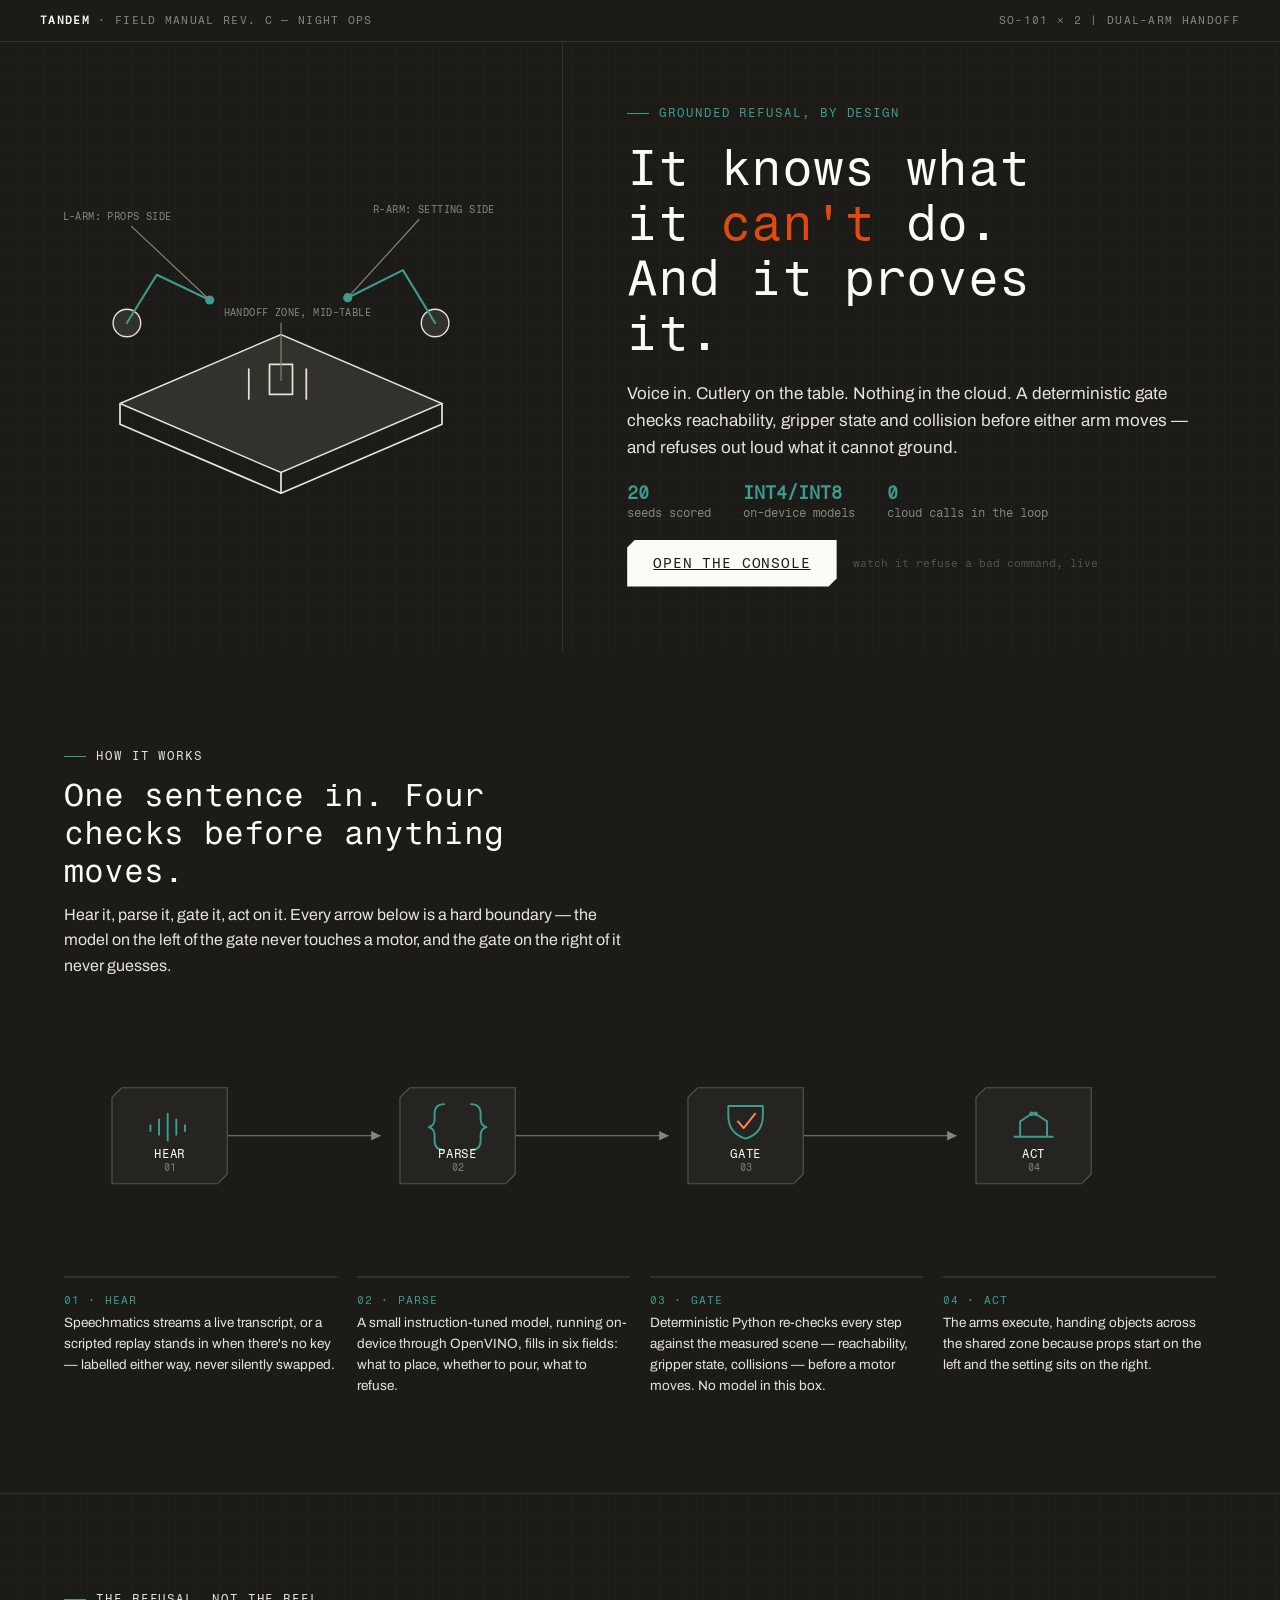
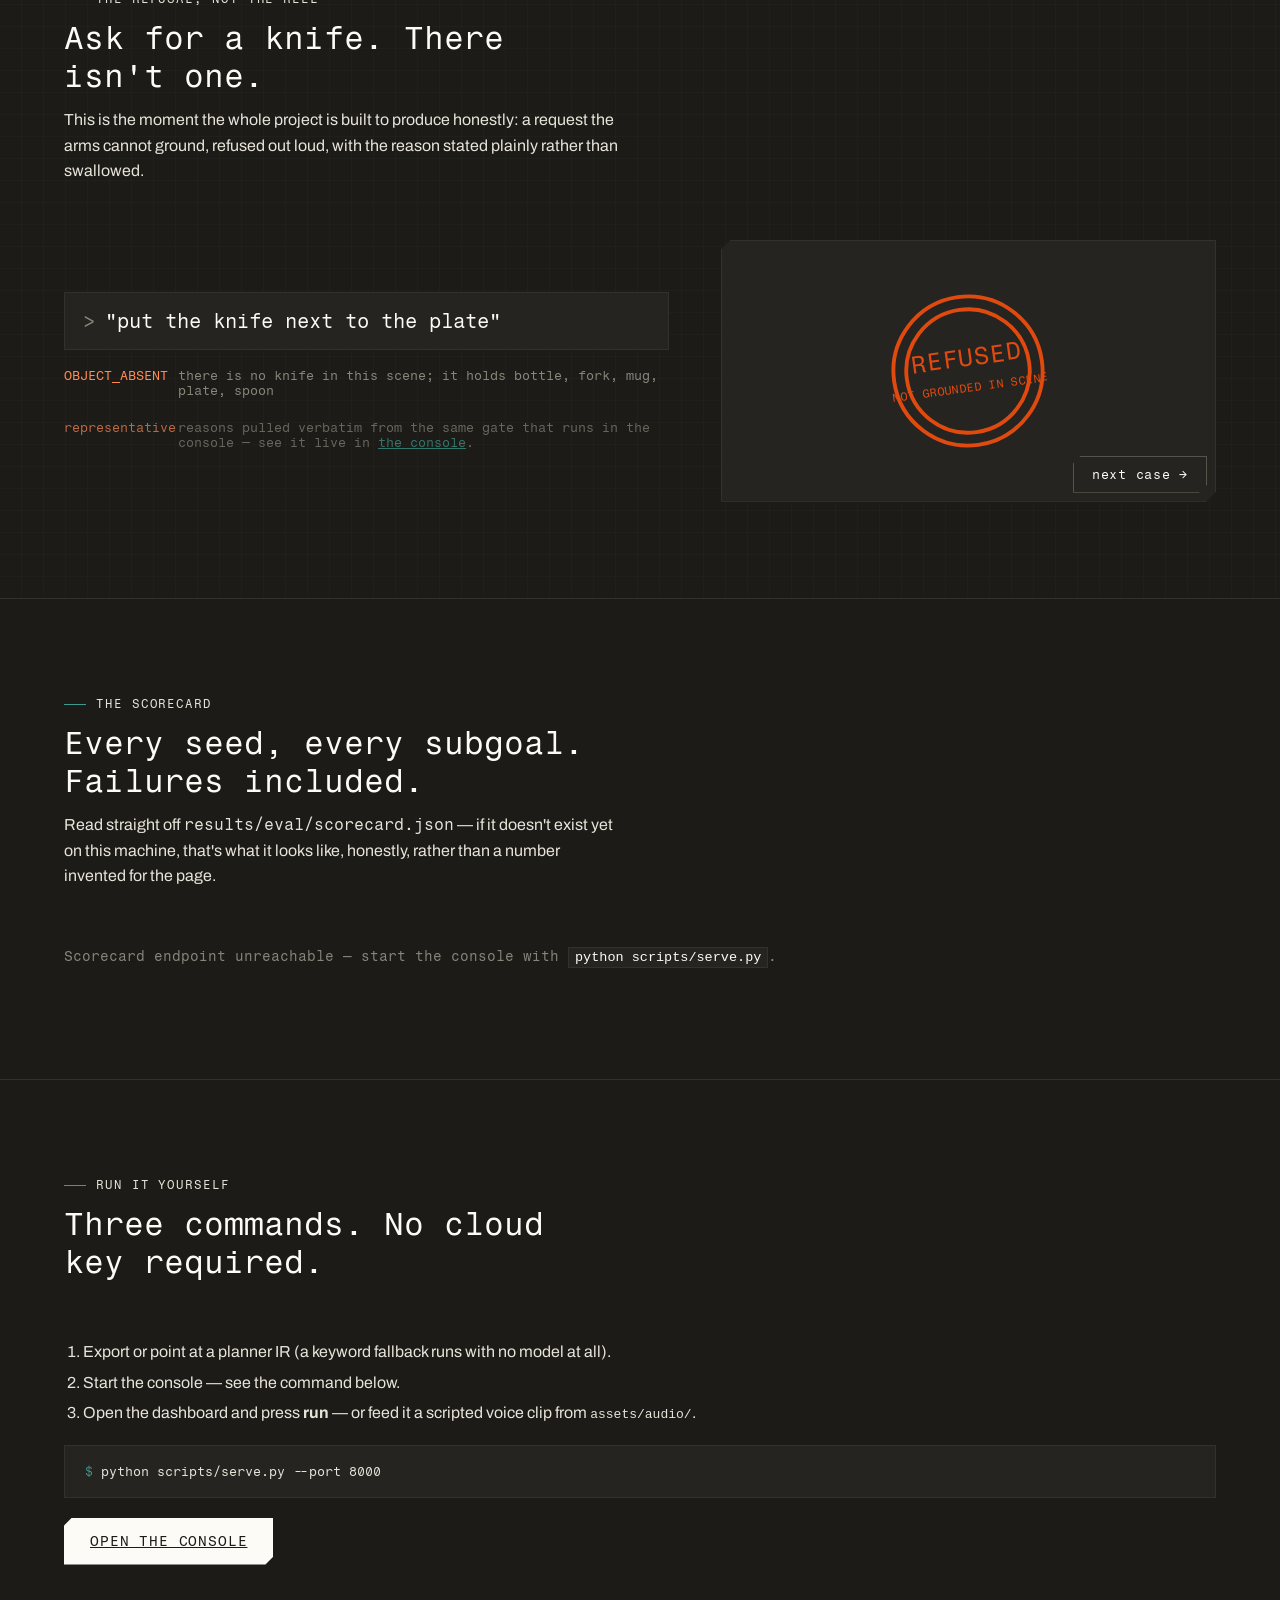
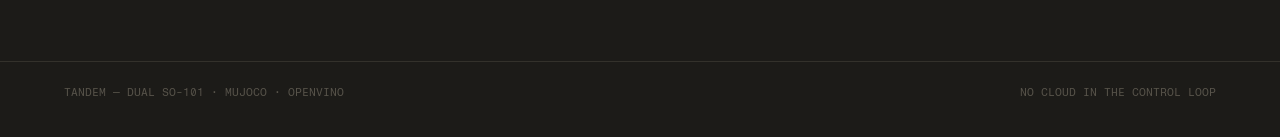
==== web/index.html @ ad1ded66 "Telemetry server and the operator console SSE stream of the runner's own events, so the dashboard ca" ====
<!DOCTYPE html>
<html lang="en">
<head>
<meta charset="UTF-8">
<meta name="viewport" content="width=device-width, initial-scale=1">
<title>Tandem — a robot that knows what it can't do</title>
<meta name="description" content="Two arms set a dinner table. Voice in, a local model parses it, a deterministic gate refuses what it can't ground, the arms execute. Nothing in the cloud.">
<link rel="preconnect" href="https://fonts.googleapis.com">
<link rel="preconnect" href="https://fonts.gstatic.com" crossorigin>
<link href="https://fonts.googleapis.com/css2?family=Fragment+Mono:ital@0;1&family=Archivo:wght@400;500;600;700;800&display=swap" rel="stylesheet">
<link rel="stylesheet" href="tandem.css">
<style>
  .frame { display: flex; flex-direction: column; min-height: 100vh; }

  /* ---------- hero ---------- */
  main.hero {
    display: flex;
    flex-direction: column;
  }
  @media (min-width: 900px) { main.hero { flex-direction: row; } }
  .panel-diagram {
    position: relative;
    flex: 0 0 auto;
    display: flex; align-items: center; justify-content: center;
    padding: clamp(24px, 4vw, 40px);
    border-bottom: 1px solid var(--ink-2);
  }
  @media (min-width: 900px) {
    .panel-diagram { flex: 0 0 44%; border-bottom: none; border-right: 1px solid var(--ink-2); }
  }
  svg.diagram { width: 100%; max-width: 460px; height: auto; overflow: visible; }
  .dline { fill: none; stroke: var(--paper-2); stroke-width: 1.5; stroke-linecap: round; stroke-linejoin: round; }
  .dline.accent { stroke: var(--teal-3); stroke-width: 1.8; }
  .dline.leader { stroke: var(--paper-3); stroke-width: 1; stroke-dasharray: 3 5; }
  .dfill { fill: var(--ink-2); stroke: var(--paper-2); stroke-width: 1.2; }
  .ctext { font-family: var(--font-display); font-size: 9px; fill: var(--paper-3); letter-spacing: 0.04em; }
  .panel-text {
    flex: 1;
    display: flex; flex-direction: column; justify-content: center;
    padding: clamp(28px, 5vw, 64px);
    gap: 20px;
  }
  h1.hero-h1 { font-size: clamp(28px, 4.2vw, 50px); max-width: 15ch; }
  .cta-row { display: flex; align-items: center; gap: 16px; flex-wrap: wrap; }

  /* ---------- generic section rhythm ---------- */
  section.block {
    padding: clamp(48px, 8vw, 96px) clamp(var(--gutter), 6vw, 64px);
    border-bottom: 1px solid var(--ink-2);
  }
  .block-head { max-width: 62ch; margin-bottom: clamp(32px, 5vw, 56px); }
  .block-head h2 {
    font-family: var(--font-display);
    font-weight: 400;
    font-size: clamp(22px, 3vw, 32px);
    margin: 10px 0 12px;
    color: var(--paper-0);
  }
  .block-head p { color: var(--paper-2); line-height: 1.6; margin: 0; }

  /* ---------- how it works: one diagram, one caption row ---------- */
  .chain-svg { width: 100%; height: auto; display: block; margin: 0 auto clamp(24px, 4vw, 40px); }
  .chain-node-box { fill: var(--ink-1); stroke: var(--ink-3); stroke-width: 1.2; }
  .chain-icon { stroke: var(--teal-3); stroke-width: 2; fill: none; stroke-linecap: round; stroke-linejoin: round; }
  .chain-label { font-family: var(--font-display); font-size: 13px; fill: var(--paper-0); letter-spacing: 0.06em; }
  .chain-index { font-family: var(--font-display); font-size: 10px; fill: var(--paper-3); }
  .chain-trace { fill: none; stroke: var(--paper-3); stroke-width: 1.2; stroke-dasharray: 5 5; }
  .chain-arrow { fill: var(--paper-3); }
  .chain-caps {
    display: grid;
    grid-template-columns: repeat(4, 1fr);
    gap: 20px;
  }
  @media (max-width: 760px) { .chain-caps { grid-template-columns: 1fr 1fr; } }
  .chain-caps div { border-top: 2px solid var(--ink-2); padding-top: 12px; }
  .chain-caps .stage-tag { font-family: var(--font-display); font-size: 11px; color: var(--teal-3); letter-spacing: 0.1em; }
  .chain-caps p { margin: 6px 0 0; font-size: 13.5px; color: var(--paper-2); line-height: 1.55; }

  /* ---------- the refusal ---------- */
  .refusal-grid {
    display: grid;
    grid-template-columns: 1.1fr 0.9fr;
    gap: clamp(24px, 4vw, 56px);
    align-items: center;
  }
  @media (max-width: 860px) { .refusal-grid { grid-template-columns: 1fr; } }
  .command-line {
    font-family: var(--font-display);
    font-size: clamp(16px, 2vw, 20px);
    color: var(--paper-0);
    background: var(--ink-1);
    border: 1px solid var(--ink-2);
    padding: 16px 18px;
    display: flex;
    gap: 10px;
  }
  .command-line .who { color: var(--paper-3); }
  .refusal-log {
    margin-top: 18px;
    font-family: var(--font-display);
    font-size: 12.5px;
    color: var(--paper-3);
    display: flex;
    flex-direction: column;
    gap: 10px;
  }
  .refusal-log .line { display: flex; gap: 10px; }
  .refusal-log .code { color: var(--orange-3); flex: none; width: 13ch; }
  .refusal-stage {
    display: flex; align-items: center; justify-content: center;
    position: relative;
    padding: clamp(24px, 4vw, 40px);
  }
  .refusal-cycler { position: absolute; bottom: 8px; right: 8px; }

  /* ---------- scorecard ---------- */
  #scorecard-body { font-family: var(--font-display); font-size: 13px; }
  table.sc { width: 100%; border-collapse: collapse; margin-top: 8px; }
  table.sc th, table.sc td {
    text-align: left; padding: 8px 10px; border-bottom: 1px solid var(--ink-2);
    font-size: 12.5px;
  }
  table.sc th { color: var(--paper-3); font-weight: 400; letter-spacing: 0.06em; text-transform: uppercase; font-size: 10.5px; }
  table.sc td.rate { color: var(--teal-3); }
  table.sc td.rate.zero { color: var(--orange-3); }
  .sc-empty { color: var(--paper-3); font-size: 13.5px; line-height: 1.7; }
  .sc-empty code { background: var(--ink-1); border: 1px solid var(--ink-2); padding: 2px 6px; color: var(--paper-0); }

  /* ---------- run it ---------- */
  .runbox {
    background: var(--ink-1);
    border: 1px solid var(--ink-2);
    padding: 18px 20px;
    font-family: var(--font-display);
    font-size: 13px;
    color: var(--paper-2);
    overflow-x: auto;
  }
  .runbox .prompt { color: var(--teal-3); }
  ol.steps { padding-left: 1.2em; color: var(--paper-2); line-height: 1.9; }

  footer.foot {
    padding: 24px clamp(var(--gutter), 6vw, 64px) 40px;
    font-family: var(--font-display);
    font-size: 11px;
    color: var(--ink-3);
    display: flex; justify-content: space-between; flex-wrap: wrap; gap: 8px;
  }
</style>
</head>
<body>
<div class="frame">
  <div class="top-strip">
    <span><b>TANDEM</b> · FIELD MANUAL REV. C — NIGHT OPS</span>
    <span>SO-101 × 2 | DUAL-ARM HANDOFF</span>
  </div>

  <!-- ============================================================ HERO ============================================================ -->
  <main class="hero bg-grid">
    <div class="panel-diagram">
      <svg class="diagram" viewBox="0 0 400 320" fill="none" xmlns="http://www.w3.org/2000/svg" aria-hidden="true">
        <polygon class="dfill" points="60,210 200,150 340,210 200,270" />
        <polyline class="dline" points="60,210 60,228 200,288 200,270" />
        <polyline class="dline" points="340,210 340,228 200,288" />
        <circle class="dfill" cx="66" cy="140" r="12"/>
        <path class="dline accent" d="M66,140 L92,98 L138,120" />
        <circle cx="138" cy="120" r="4" fill="var(--teal-3)"/>
        <circle class="dfill" cx="334" cy="140" r="12"/>
        <path class="dline accent" d="M334,140 L306,94 L258,118" />
        <circle cx="258" cy="118" r="4" fill="var(--teal-3)"/>
        <rect class="dline" x="190" y="176" width="20" height="26" />
        <line class="dline" x1="172" y1="180" x2="172" y2="206" />
        <line class="dline" x1="222" y1="180" x2="222" y2="206" />
        <line class="dline leader" x1="138" y1="120" x2="70" y2="56" />
        <text class="ctext" x="10" y="50">L-ARM: PROPS SIDE</text>
        <line class="dline leader" x1="258" y1="118" x2="320" y2="50" />
        <text class="ctext" x="280" y="44">R-ARM: SETTING SIDE</text>
        <line class="dline leader" x1="200" y1="190" x2="200" y2="140" />
        <text class="ctext" x="150" y="134">HANDOFF ZONE, MID-TABLE</text>
      </svg>
    </div>
    <div class="panel-text">
      <p class="eyebrow">Grounded refusal, by design</p>
      <h1 class="hero-h1 display">It knows what it <em>can't</em> do. And it proves it.</h1>
      <p class="sub">Voice in. Cutlery on the table. Nothing in the cloud. A deterministic gate checks reachability, gripper state and collision before either arm moves — and refuses out loud what it cannot ground.</p>
      <div class="readouts">
        <div><b id="ro-seeds">20</b>seeds scored</div>
        <div><b>INT4/INT8</b>on-device models</div>
        <div><b>0</b>cloud calls in the loop</div>
      </div>
      <div class="cta-row">
        <a class="btn" href="app.html">OPEN THE CONSOLE</a>
        <span class="hint">watch it refuse a bad command, live</span>
      </div>
    </div>
  </main>

  <!-- ============================================================ HOW IT WORKS ============================================================ -->
  <section class="block">
    <div class="block-head">
      <p class="eyebrow">How it works</p>
      <h2>One sentence in. Four checks before anything moves.</h2>
      <p>Hear it, parse it, gate it, act on it. Every arrow below is a hard boundary — the model on the left of the gate never touches a motor, and the gate on the right of it never guesses.</p>
    </div>

    <svg class="chain-svg" viewBox="0 0 1200 210" xmlns="http://www.w3.org/2000/svg" aria-hidden="true" id="chainSvg">
      <!-- connecting trace -->
      <path class="chain-trace" id="chainTrace" d="M170,105 H330 M470,105 H630 M770,105 H930" />
      <polygon class="chain-arrow" points="330,105 320,100 320,110" />
      <polygon class="chain-arrow" points="630,105 620,100 620,110" />
      <polygon class="chain-arrow" points="930,105 920,100 920,110" />

      <!-- node 1: HEAR -->
      <polygon class="chain-node-box" points="60,55 170,55 170,145 160,155 50,155 50,65"/>
      <g transform="translate(110,90)" class="chain-icon">
        <path d="M-20,10 v-6 M-11,14 v-16 M-2,20 v-28 M7,14 v-16 M16,10 v-6"/>
      </g>
      <text class="chain-label" x="110" y="128" text-anchor="middle">HEAR</text>
      <text class="chain-index" x="110" y="142" text-anchor="middle">01</text>

      <!-- node 2: PARSE -->
      <polygon class="chain-node-box" points="360,55 470,55 470,145 460,155 350,155 350,65"/>
      <g transform="translate(410,90)" class="chain-icon">
        <path d="M-14,-18 q-10,0 -10,10 v6 q0,6 -6,8 q6,2 6,8 v6 q0,10 10,10"/>
        <path d="M14,-18 q10,0 10,10 v6 q0,6 6,8 q-6,2 -6,8 v6 q0,10 -10,10"/>
      </g>
      <text class="chain-label" x="410" y="128" text-anchor="middle">PARSE</text>
      <text class="chain-index" x="410" y="142" text-anchor="middle">02</text>

      <!-- node 3: GATE -->
      <polygon class="chain-node-box" points="660,55 770,55 770,145 760,155 650,155 650,65"/>
      <g transform="translate(710,90)" class="chain-icon">
        <path d="M-18,-16 v10 q0,18 18,24 q18,-6 18,-24 v-10 z"/>
        <path d="M-8,0 l6,7 l12,-15" stroke="var(--orange-3)"/>
      </g>
      <text class="chain-label" x="710" y="128" text-anchor="middle">GATE</text>
      <text class="chain-index" x="710" y="142" text-anchor="middle">03</text>

      <!-- node 4: ACT -->
      <polygon class="chain-node-box" points="960,55 1070,55 1070,145 1060,155 950,155 950,65"/>
      <g transform="translate(1010,92)" class="chain-icon">
        <path d="M-20,14 h40"/>
        <path d="M-14,14 L-14,-2 L-2,-10"/>
        <path d="M14,14 L14,-2 L2,-10"/>
        <circle cx="-2" cy="-10" r="2.4" fill="var(--teal-3)" stroke="none"/>
        <circle cx="2" cy="-10" r="2.4" fill="var(--teal-3)" stroke="none"/>
      </g>
      <text class="chain-label" x="1010" y="128" text-anchor="middle">ACT</text>
      <text class="chain-index" x="1010" y="142" text-anchor="middle">04</text>
    </svg>

    <div class="chain-caps">
      <div><span class="stage-tag">01 · HEAR</span><p>Speechmatics streams a live transcript, or a scripted replay stands in when there's no key — labelled either way, never silently swapped.</p></div>
      <div><span class="stage-tag">02 · PARSE</span><p>A small instruction-tuned model, running on-device through OpenVINO, fills in six fields: what to place, whether to pour, what to refuse.</p></div>
      <div><span class="stage-tag">03 · GATE</span><p>Deterministic Python re-checks every step against the measured scene — reachability, gripper state, collisions — before a motor moves. No model in this box.</p></div>
      <div><span class="stage-tag">04 · ACT</span><p>The arms execute, handing objects across the shared zone because props start on the left and the setting sits on the right.</p></div>
    </div>
  </section>

  <!-- ============================================================ THE REFUSAL ============================================================ -->
  <section class="block bg-grid">
    <div class="block-head">
      <p class="eyebrow">The refusal, not the reel</p>
      <h2>Ask for a knife. There isn't one.</h2>
      <p>This is the moment the whole project is built to produce honestly: a request the arms cannot ground, refused out loud, with the reason stated plainly rather than swallowed.</p>
    </div>
    <div class="refusal-grid">
      <div>
        <div class="command-line"><span class="who">&gt;</span> <span id="cmd-text">"put the knife next to the plate"</span></div>
        <div class="refusal-log" id="refusal-log">
          <div class="line"><span class="code">OBJECT_ABSENT</span><span>there is no knife in this scene; it holds bottle, fork, mug, plate, spoon</span></div>
        </div>
        <div class="refusal-log" style="margin-top:22px; opacity:.7;">
          <div class="line"><span class="code">representative</span><span>reasons pulled verbatim from the same gate that runs in the console — see it live in <a href="app.html" style="color:var(--teal-3)">the console</a>.</span></div>
        </div>
      </div>
      <div class="refusal-stage panel chamfer">
        <svg viewBox="0 0 140 140" width="180" height="180" id="refuseStamp" class="stamp refuse fire" style="transform:rotate(-8deg) scale(1); opacity:1;">
          <circle cx="70" cy="70" r="58"/>
          <circle cx="70" cy="70" r="48"/>
          <text x="70" y="66" font-size="19">REFUSED</text>
          <text x="70" y="86" font-size="9" fill="var(--orange-3)">NOT GROUNDED IN SCENE</text>
        </svg>
        <button class="btn-ghost refusal-cycler" id="cycleRefusal">next case →</button>
      </div>
    </div>
  </section>

  <!-- ============================================================ SCORECARD ============================================================ -->
  <section class="block">
    <div class="block-head">
      <p class="eyebrow">The scorecard</p>
      <h2>Every seed, every subgoal. Failures included.</h2>
      <p>Read straight off <code class="mono">results/eval/scorecard.json</code> — if it doesn't exist yet on this machine, that's what it looks like, honestly, rather than a number invented for the page.</p>
    </div>
    <div id="scorecard-body">
      <p class="sc-empty">Loading scorecard…</p>
    </div>
  </section>

  <!-- ============================================================ RUN IT ============================================================ -->
  <section class="block">
    <div class="block-head">
      <p class="eyebrow">Run it yourself</p>
      <h2>Three commands. No cloud key required.</h2>
    </div>
    <ol class="steps">
      <li>Export or point at a planner IR (a keyword fallback runs with no model at all).</li>
      <li>Start the console — see the command below.</li>
      <li>Open the dashboard and press <b>run</b> — or feed it a scripted voice clip from <code>assets/audio/</code>.</li>
    </ol>
    <div class="runbox"><span class="prompt">$</span> python scripts/serve.py --port 8000</div>
    <div class="cta-row" style="margin-top:20px;">
      <a class="btn" href="app.html">OPEN THE CONSOLE</a>
    </div>
  </section>

  <footer class="foot">
    <span>TANDEM — DUAL SO-101 · MUJOCO · OPENVINO</span>
    <span>NO CLOUD IN THE CONTROL LOOP</span>
  </footer>
</div>

<script src="tandem.js"></script>
<script>
(function () {
  // stroke-draw the hero diagram once on load (same signature interaction as the chosen variant)
  document.querySelectorAll('svg.diagram .dline, svg.diagram .dfill').forEach(function (el, i) {
    try {
      var len = el.getTotalLength ? el.getTotalLength() : 80;
      el.style.strokeDasharray = len; el.style.strokeDashoffset = len;
      el.style.transition = 'stroke-dashoffset 1s ease ' + (i * 0.04) + 's';
      requestAnimationFrame(function () { requestAnimationFrame(function () { el.style.strokeDashoffset = 0; }); });
    } catch (e) {}
  });

  // stroke-draw the four-stage chain when it scrolls into view
  var chainDrawn = false;
  var chainSvg = document.getElementById('chainSvg');
  function drawChain() {
    if (chainDrawn) return;
    chainDrawn = true;
    chainSvg.querySelectorAll('.chain-icon path, .chain-trace').forEach(function (el, i) {
      try {
        var len = el.getTotalLength();
        el.style.strokeDasharray = len; el.style.strokeDashoffset = len;
        el.style.transition = 'stroke-dashoffset 0.9s ease ' + (i * 0.06) + 's';
        requestAnimationFrame(function () { requestAnimationFrame(function () { el.style.strokeDashoffset = 0; }); });
      } catch (e) {}
    });
  }
  if ('IntersectionObserver' in window) {
    new IntersectionObserver(function (entries) {
      entries.forEach(function (e) { if (e.isIntersecting) drawChain(); });
    }, { threshold: 0.35 }).observe(chainSvg);
  } else {
    drawChain();
  }

  // the refusal cycler — a handful of real reason strings the gate/planner actually produce
  var CASES = [
    { cmd: '"put the knife next to the plate"', code: 'OBJECT_ABSENT', reason: 'there is no knife in this scene; it holds bottle, fork, mug, plate, spoon' },
    { cmd: '"pour the wine into the glass"', code: 'OBJECT_ABSENT', reason: 'there is no wine in the scene' },
    { cmd: '"fold the napkin"', code: 'OBJECT_ABSENT', reason: 'there is no napkin in the scene' },
    { cmd: '"put the bowl on the table"', code: 'OBJECT_ABSENT', reason: 'there is no bowl in the scene' },
    { cmd: '"hand the mug to the left arm"', code: 'OUT_OF_REACH', reason: 'the mug is 0.31 m from the left base, past the 0.28 m envelope — rewritten to a hand-off instead of refused outright' }
  ];
  var idx = 0;
  document.getElementById('cycleRefusal').addEventListener('click', function () {
    idx = (idx + 1) % CASES.length;
    var c = CASES[idx];
    document.getElementById('cmd-text').textContent = c.cmd;
    document.getElementById('refusal-log').innerHTML =
      '<div class="line"><span class="code">' + c.code + '</span><span>' + c.reason + '</span></div>';
    var stamp = document.getElementById('refuseStamp');
    stamp.classList.remove('fire');
    void stamp.offsetWidth;
    stamp.classList.add('fire');
  });

  // scorecard: never show a number the backend did not send
  Tandem.getJSON('/api/scorecard').then(function (res) {
    var el = document.getElementById('scorecard-body');
    if (!res || !res.available) {
      el.innerHTML = '<p class="sc-empty">No scorecard on this machine yet. Generate one with<br>' +
        '<code>python scripts/serve.py --build-scorecard 5</code> — real seeds, real time, written to ' +
        '<code>results/eval/scorecard.json</code>.</p>';
      return;
    }
    var s = res.scorecard;
    var rows = Object.keys(s.subgoals).map(function (g) {
      var v = s.subgoals[g];
      var cls = v.rate === 0 ? ' zero' : '';
      return '<tr><td>' + Tandem.escapeHtml(g) + '</td><td>' + v.count + '/' + s.config.n + '</td>' +
        '<td class="rate' + cls + '">' + Math.round(v.rate * 100) + '%</td></tr>';
    }).join('');
    el.innerHTML =
      '<p>' + s.config.n + ' seeds · domain-randomization scale ' + s.config.dr_scale +
      ' · planner: ' + Tandem.escapeHtml(s.config.planner) + '</p>' +
      '<table class="sc"><thead><tr><th>Subgoal</th><th>Seeds passed</th><th>Rate</th></tr></thead><tbody>' +
      rows + '</tbody></table>' +
      '<p style="margin-top:14px;color:var(--paper-3)">Gate refusals raised: ' + s.gate_refusals +
      ' · re-plans triggered: ' + s.replans + '</p>';
    var roSeeds = document.getElementById('ro-seeds');
    if (roSeeds) roSeeds.textContent = s.config.n;
  }).catch(function () {
    document.getElementById('scorecard-body').innerHTML = '<p class="sc-empty">Scorecard endpoint unreachable — start the console with <code>python scripts/serve.py</code>.</p>';
  });
})();
</script>
</body>
</html>
---- web/tandem.css ----
/* Tandem — shared design tokens and components.
   Direction: "Field Manual, Night Ops" (chosen from ui-variants/variant-02.html).
   Display: Fragment Mono. Body: Archivo. Chamfered corners, never border-radius.
   Ramp: paper/ink neutrals + teal (GO) + burnt-orange (REFUSE) + amber (EXECUTING). */

:root {
  --ink-0: #1c1b18;
  --ink-1: #252420;
  --ink-2: #33312b;
  --ink-3: #57534a;
  --paper-0: #fdfbf6;
  --paper-1: #f4f1ea;
  --paper-2: #e8e3d8;
  --paper-3: #8a857a;

  --teal-1: #0e3a33;
  --teal-2: #1f6f63;
  --teal-3: #3d9c8e;

  --orange-1: #b23a0c;
  --orange-2: #e14a0f;
  --orange-3: #ff8a54;

  --amber-1: #8a5a12;
  --amber-2: #c07e1e;
  --amber-3: #e8a33d;
  --amber-4: #f2c777;

  --font-display: "Fragment Mono", ui-monospace, "SFMono-Regular", monospace;
  --font-body: "Archivo", ui-sans-serif, system-ui, sans-serif;

  --gutter: 16px;
}

* { box-sizing: border-box; }

html, body {
  margin: 0;
  padding: 0;
  background: var(--ink-0);
  overflow-x: hidden;
}

body {
  color: var(--paper-0);
  font-family: var(--font-body);
  min-height: 100vh;
  -webkit-font-smoothing: antialiased;
}

a { color: inherit; }

::selection { background: var(--teal-2); color: var(--paper-0); }

/* ---------------------------------------------------------------- layout helpers */

.bg-grid {
  background-image:
    repeating-linear-gradient(0deg, transparent, transparent 21px, rgba(253, 251, 246, 0.035) 22px),
    repeating-linear-gradient(90deg, transparent, transparent 21px, rgba(253, 251, 246, 0.035) 22px);
}

.top-strip {
  display: flex;
  justify-content: space-between;
  flex-wrap: wrap;
  gap: 8px;
  padding: 14px clamp(var(--gutter), 4vw, 40px);
  font-family: var(--font-display);
  font-size: 11px;
  letter-spacing: 0.12em;
  color: var(--paper-3);
  border-bottom: 1px solid var(--ink-2);
}
.top-strip b { color: var(--paper-0); }
.top-strip a.home-link { color: var(--teal-3); text-decoration: none; }
.top-strip a.home-link:hover { color: var(--paper-0); }

/* ---------------------------------------------------------------- type */

.eyebrow {
  font-family: var(--font-display);
  font-size: 12px;
  letter-spacing: 0.16em;
  text-transform: uppercase;
  color: var(--teal-3);
  margin: 0;
  display: flex;
  align-items: center;
  gap: 10px;
}
.eyebrow::before { content: ""; width: 22px; height: 1px; background: var(--teal-3); flex: none; }

h1.display {
  font-family: var(--font-display);
  font-weight: 400;
  line-height: 1.1;
  margin: 0;
}
h1.display em { font-style: normal; color: var(--orange-2); }

p.sub {
  font-size: clamp(15px, 1.4vw, 17px);
  color: var(--paper-2);
  line-height: 1.6;
  margin: 0;
}

.mono { font-family: var(--font-display); }

/* ---------------------------------------------------------------- chamfered surfaces */

.chamfer {
  clip-path: polygon(10px 0, 100% 0, 100% calc(100% - 10px), calc(100% - 10px) 100%, 0 100%, 0 10px);
}
.chamfer-sm {
  clip-path: polygon(6px 0, 100% 0, 100% calc(100% - 6px), calc(100% - 6px) 100%, 0 100%, 0 6px);
}

.panel {
  background: var(--ink-1);
  border: 1px solid var(--ink-2);
}

.btn {
  font-family: var(--font-display);
  font-size: 14px;
  letter-spacing: 0.06em;
  color: var(--ink-0);
  background: var(--paper-0);
  border: none;
  padding: 15px 26px;
  cursor: pointer;
  clip-path: polygon(8px 0, 100% 0, 100% calc(100% - 8px), calc(100% - 8px) 100%, 0 100%, 0 8px);
}
.btn:hover { background: var(--teal-3); }
.btn:disabled { background: var(--ink-3); color: var(--paper-3); cursor: not-allowed; }

.btn-ghost {
  background: transparent;
  color: var(--paper-0);
  border: 1px solid var(--ink-3);
  clip-path: polygon(8px 0, 100% 0, 100% calc(100% - 8px), calc(100% - 8px) 100%, 0 100%, 0 8px);
  font-family: var(--font-display);
  font-size: 12.5px;
  letter-spacing: 0.06em;
  padding: 10px 18px;
  cursor: pointer;
}
.btn-ghost:hover { border-color: var(--teal-3); color: var(--teal-3); }
.btn-ghost.danger:hover { border-color: var(--orange-2); color: var(--orange-3); }
.btn-ghost.active { border-color: var(--teal-3); color: var(--teal-3); background: rgba(61, 156, 142, 0.1); }

input, select {
  font-family: var(--font-display);
  font-size: 13px;
  background: var(--ink-0);
  color: var(--paper-0);
  border: 1px solid var(--ink-2);
  padding: 9px 10px;
}
input:focus, select:focus { outline: none; border-color: var(--teal-3); }
label.field {
  display: flex;
  flex-direction: column;
  gap: 5px;
  font-family: var(--font-display);
  font-size: 10.5px;
  letter-spacing: 0.1em;
  text-transform: uppercase;
  color: var(--paper-3);
}

/* ---------------------------------------------------------------- verdict / status colour language */

.tag {
  display: inline-flex;
  align-items: center;
  gap: 6px;
  font-family: var(--font-display);
  font-size: 11px;
  letter-spacing: 0.08em;
  padding: 3px 9px;
  text-transform: uppercase;
  border: 1px solid currentColor;
}
.tag::before { content: ""; width: 6px; height: 6px; background: currentColor; }
.tag.go { color: var(--teal-3); }
.tag.pending { color: var(--amber-3); }
.tag.refuse { color: var(--orange-3); }
.tag.idle { color: var(--paper-3); }

/* ---------------------------------------------------------------- ink stamp (the REFUSE moment) */

.stamp-wrap { position: relative; }
.stamp {
  transform: rotate(-8deg) scale(0);
  opacity: 0;
  transform-origin: center;
}
.stamp.fire { animation: stamp-in 0.5s cubic-bezier(0.2, 1.5, 0.4, 1) forwards; }
@keyframes stamp-in {
  0% { opacity: 0; transform: rotate(-8deg) scale(2.4); }
  55% { opacity: 1; transform: rotate(-8deg) scale(0.85); }
  100% { opacity: 1; transform: rotate(-8deg) scale(1); }
}
.stamp circle, .stamp path, .stamp rect { fill: none; stroke-width: 3; }
.stamp text {
  font-family: var(--font-display);
  text-anchor: middle;
  letter-spacing: 0.04em;
}
.stamp.go circle, .stamp.go path { stroke: var(--teal-3); }
.stamp.go text { fill: var(--teal-3); }
.stamp.rewrite circle, .stamp.rewrite path { stroke: var(--amber-3); }
.stamp.rewrite text { fill: var(--amber-3); }
.stamp.refuse circle, .stamp.refuse path { stroke: var(--orange-2); }
.stamp.refuse text { fill: var(--orange-2); }
.stamp.idle circle, .stamp.idle path { stroke: var(--ink-3); }
.stamp.idle text { fill: var(--paper-3); }

/* ---------------------------------------------------------------- scrollbars (webkit) */

.scroll::-webkit-scrollbar { width: 8px; height: 8px; }
.scroll::-webkit-scrollbar-track { background: var(--ink-0); }
.scroll::-webkit-scrollbar-thumb { background: var(--ink-3); }

/* ---------------------------------------------------------------- misc */

.hint { font-family: var(--font-display); font-size: 10.5px; color: var(--ink-3); }
.readouts {
  display: flex;
  gap: clamp(16px, 3vw, 32px);
  flex-wrap: wrap;
  font-family: var(--font-display);
  font-size: 11.5px;
  color: var(--paper-3);
}
.readouts b { display: block; color: var(--teal-3); font-size: 18px; margin-bottom: 2px; }

.section-label {
  font-family: var(--font-display);
  font-size: 11px;
  letter-spacing: 0.14em;
  text-transform: uppercase;
  color: var(--paper-3);
  border-bottom: 1px solid var(--ink-2);
  padding-bottom: 8px;
  margin-bottom: 12px;
  display: flex;
  justify-content: space-between;
  align-items: center;
}
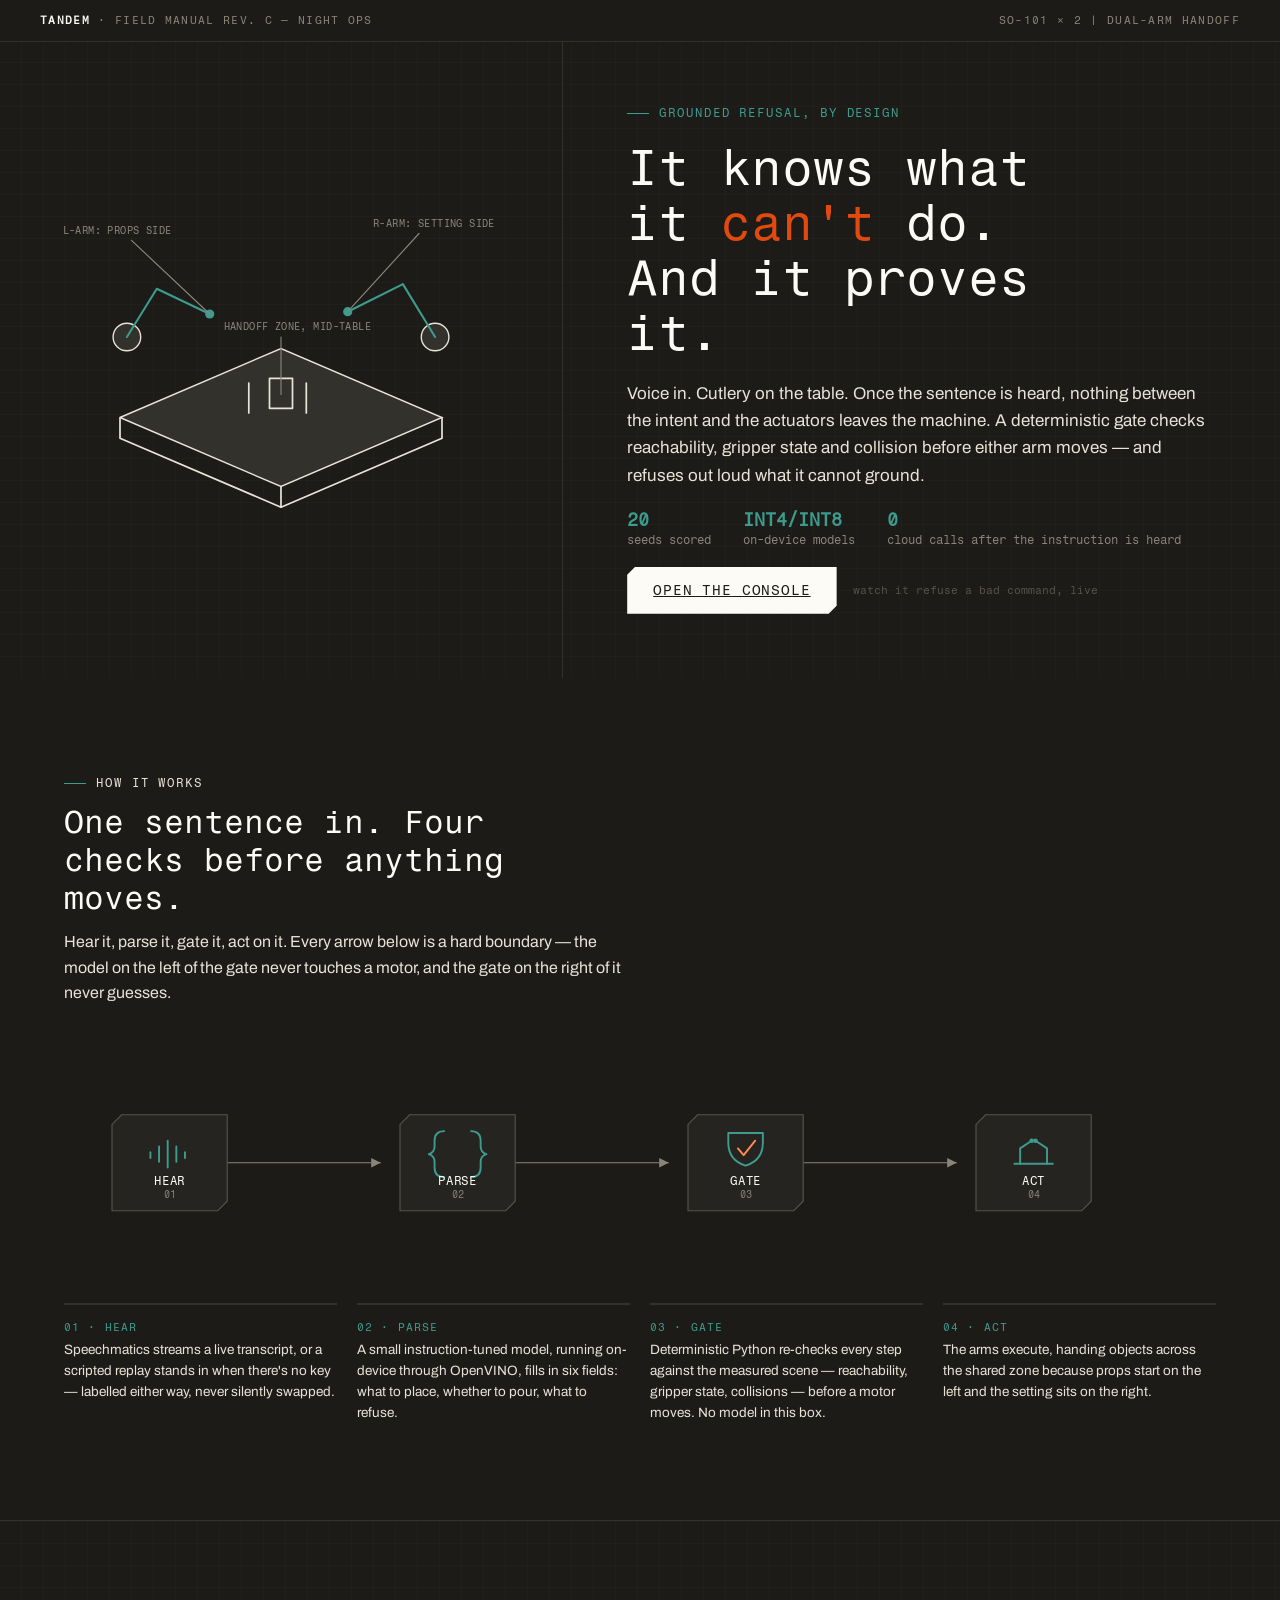
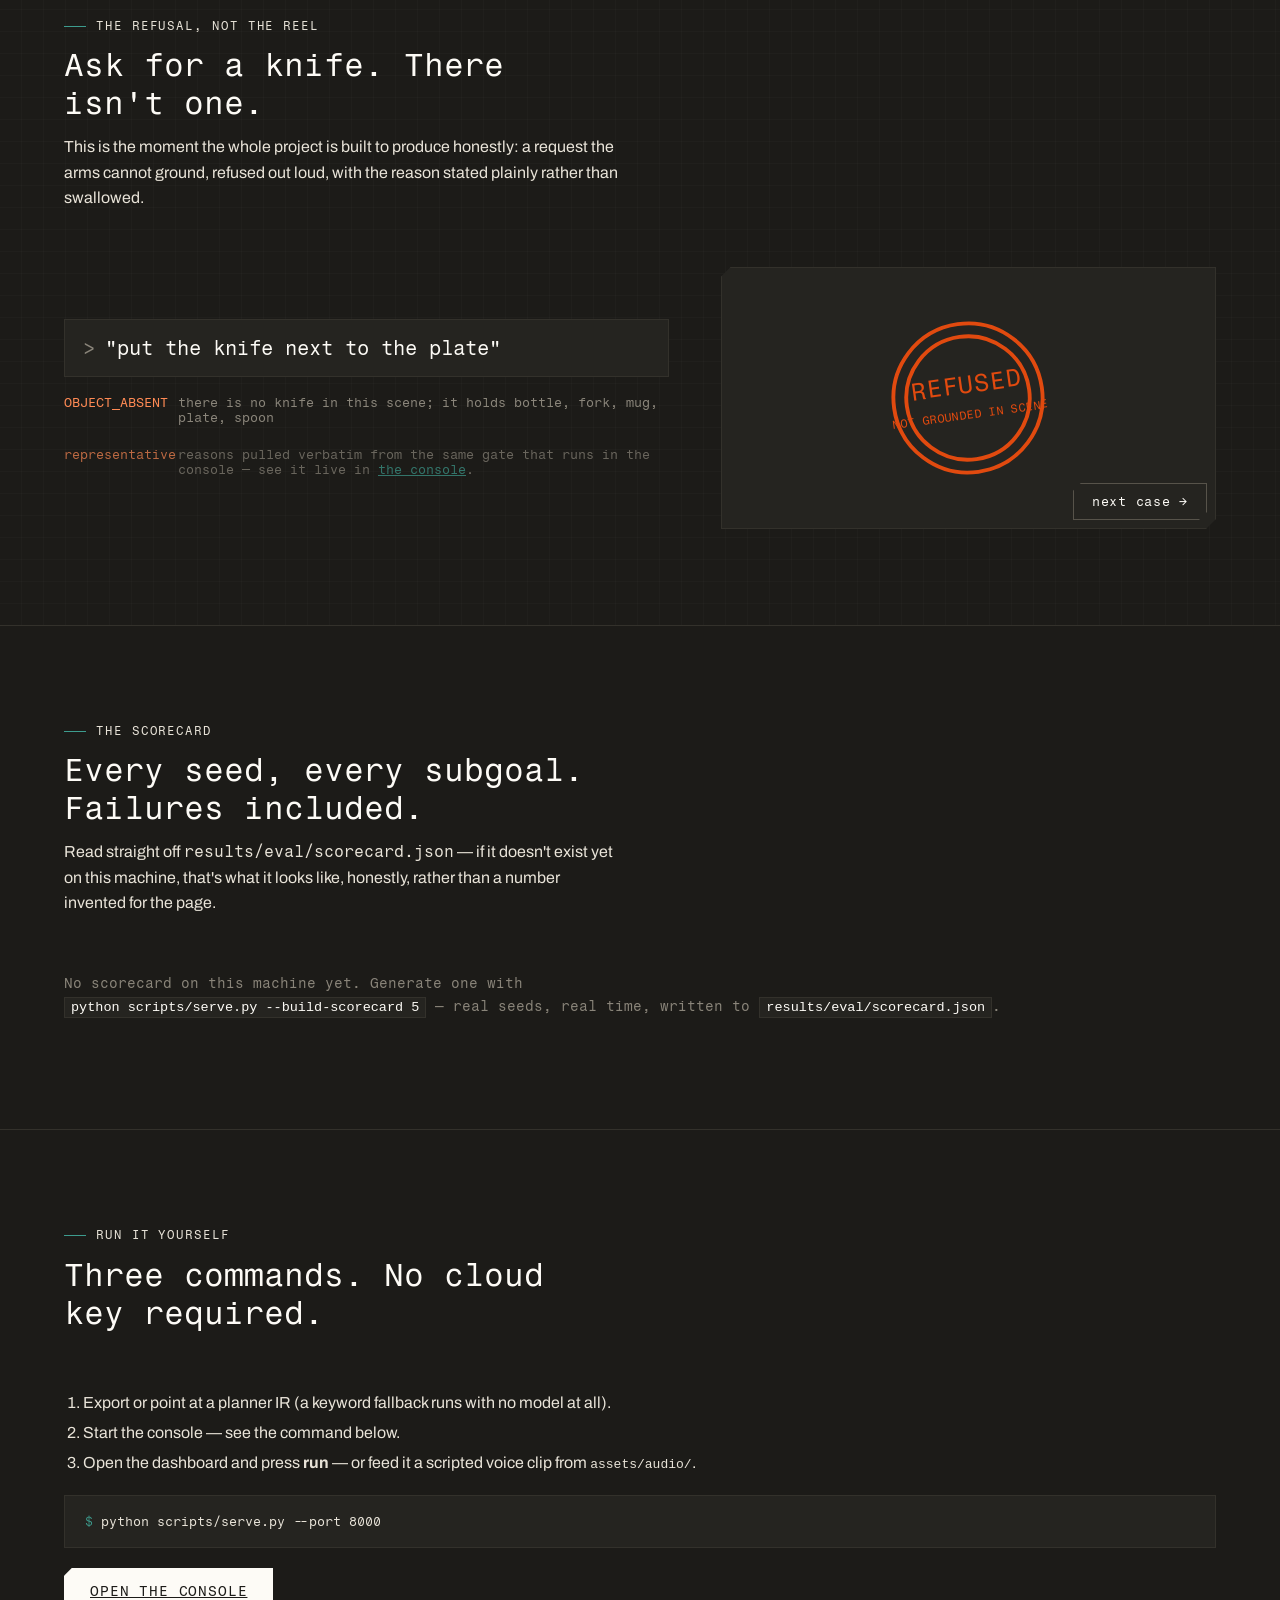
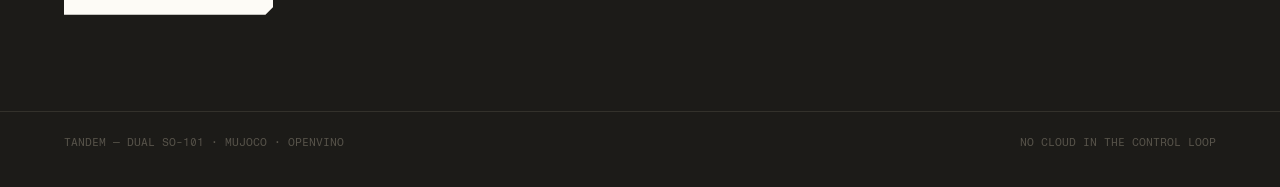
==== commit 9e3ccfa9: "Say plainly that transcription is a network call The README claimed every model in the loop ran loca" ====
--- a/web/index.html
+++ b/web/index.html
@@ -182,11 +182,11 @@
     <div class="panel-text">
       <p class="eyebrow">Grounded refusal, by design</p>
       <h1 class="hero-h1 display">It knows what it <em>can't</em> do. And it proves it.</h1>
-      <p class="sub">Voice in. Cutlery on the table. Nothing in the cloud. A deterministic gate checks reachability, gripper state and collision before either arm moves — and refuses out loud what it cannot ground.</p>
+      <p class="sub">Voice in. Cutlery on the table. Once the sentence is heard, nothing between the intent and the actuators leaves the machine. A deterministic gate checks reachability, gripper state and collision before either arm moves — and refuses out loud what it cannot ground.</p>
       <div class="readouts">
         <div><b id="ro-seeds">20</b>seeds scored</div>
         <div><b>INT4/INT8</b>on-device models</div>
-        <div><b>0</b>cloud calls in the loop</div>
+        <div><b>0</b>cloud calls after the instruction is heard</div>
       </div>
       <div class="cta-row">
         <a class="btn" href="app.html">OPEN THE CONSOLE</a>
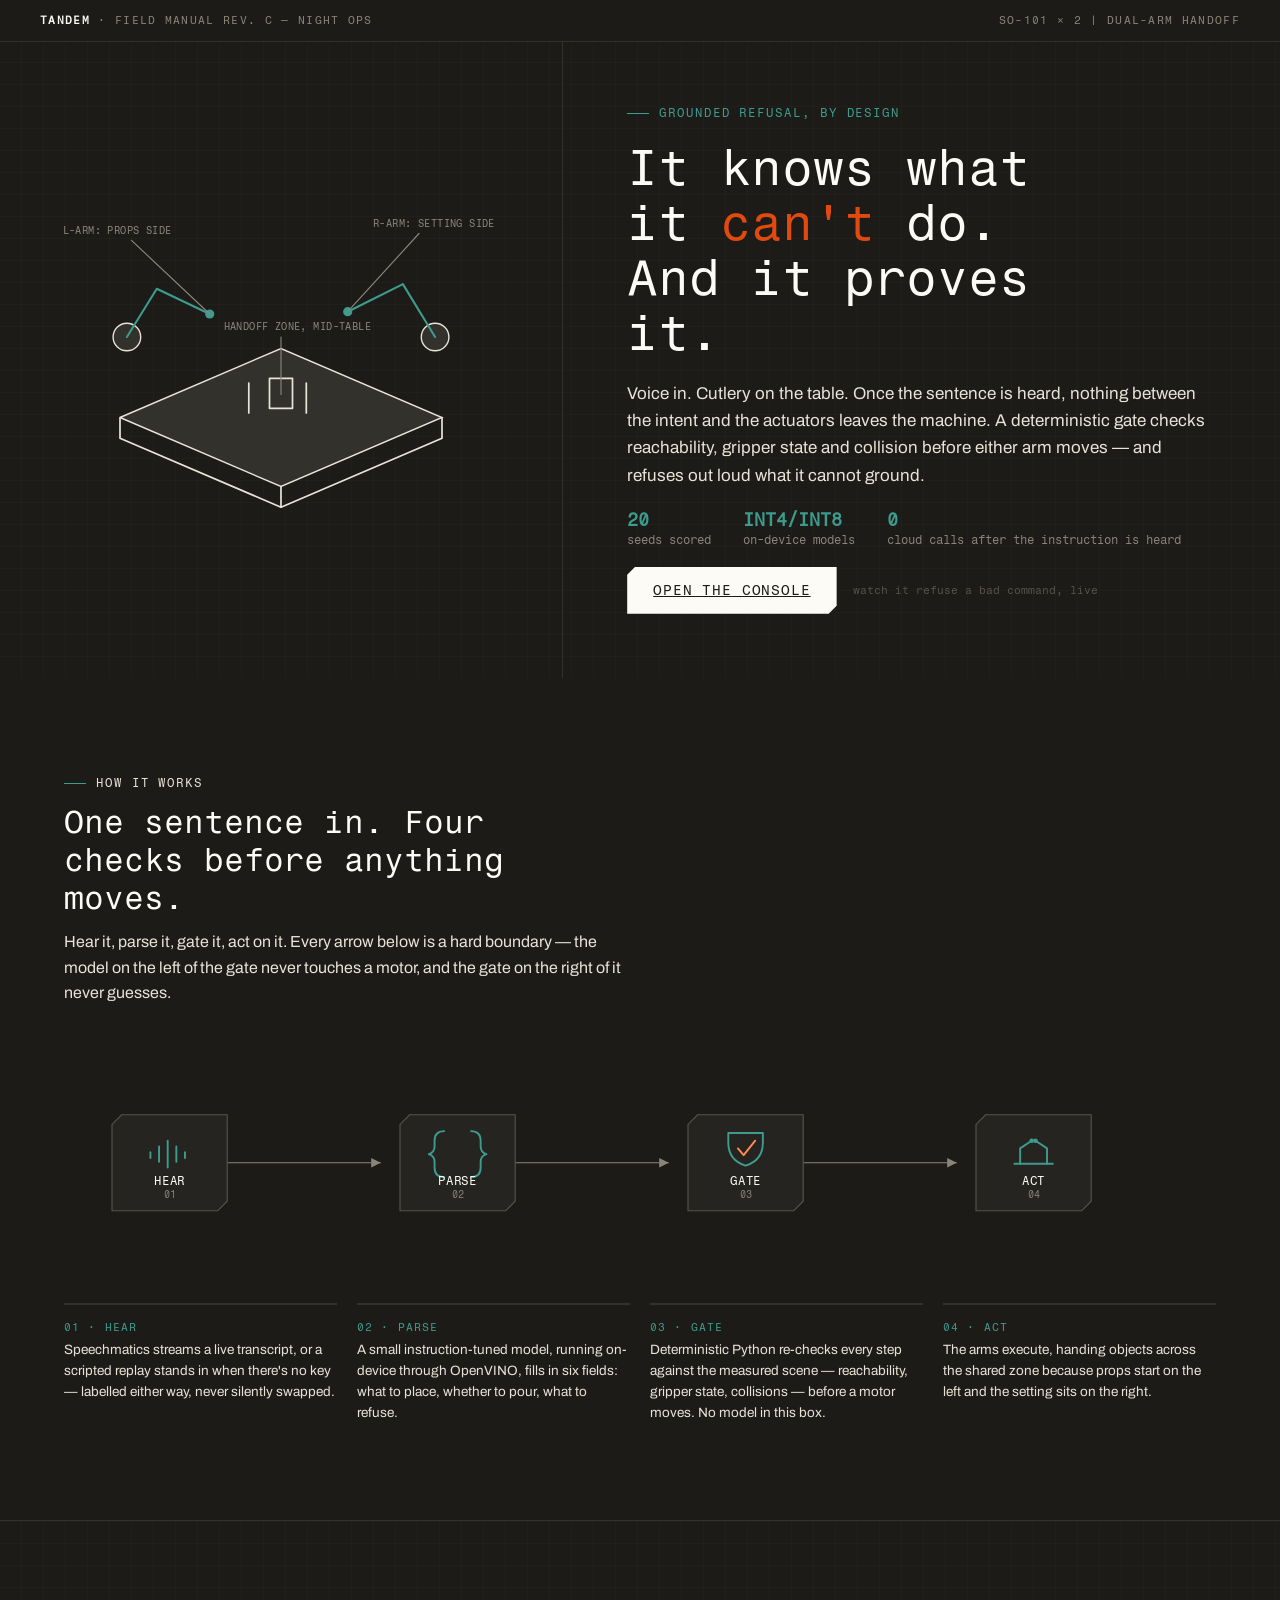
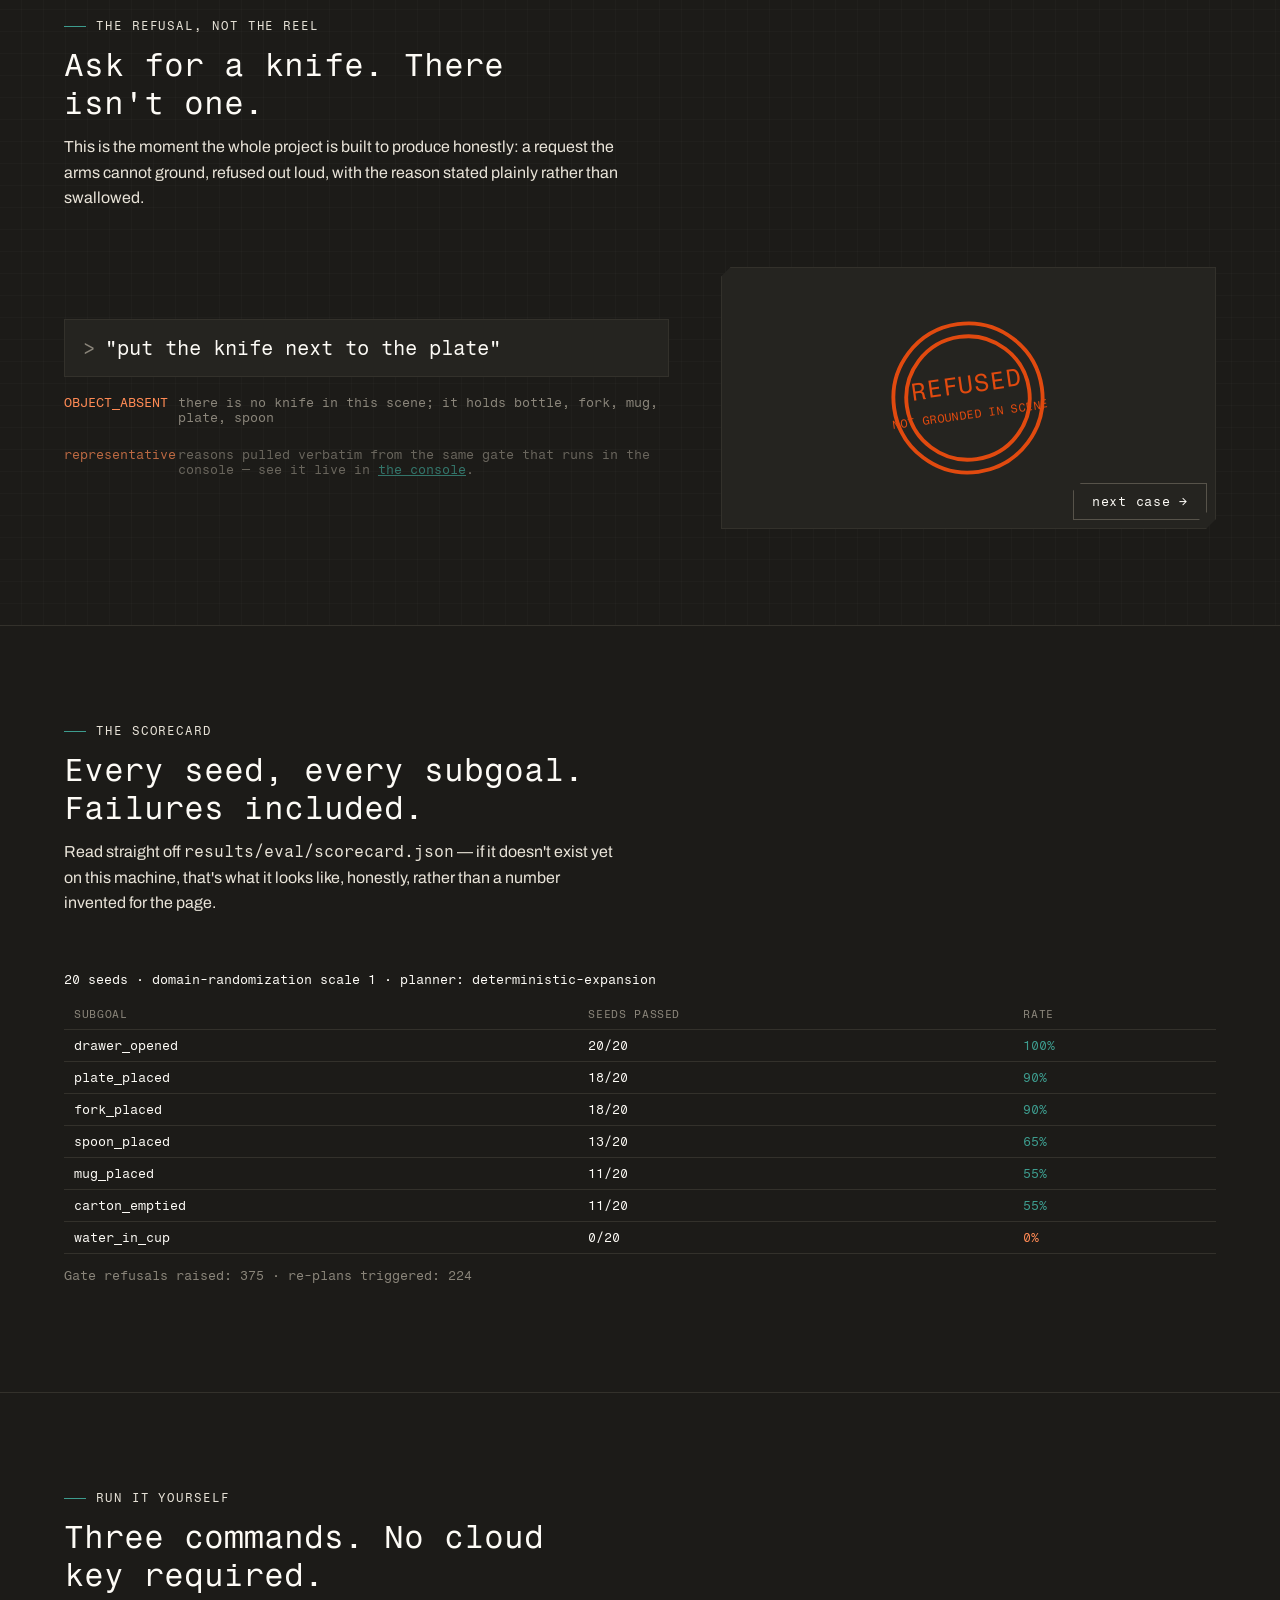
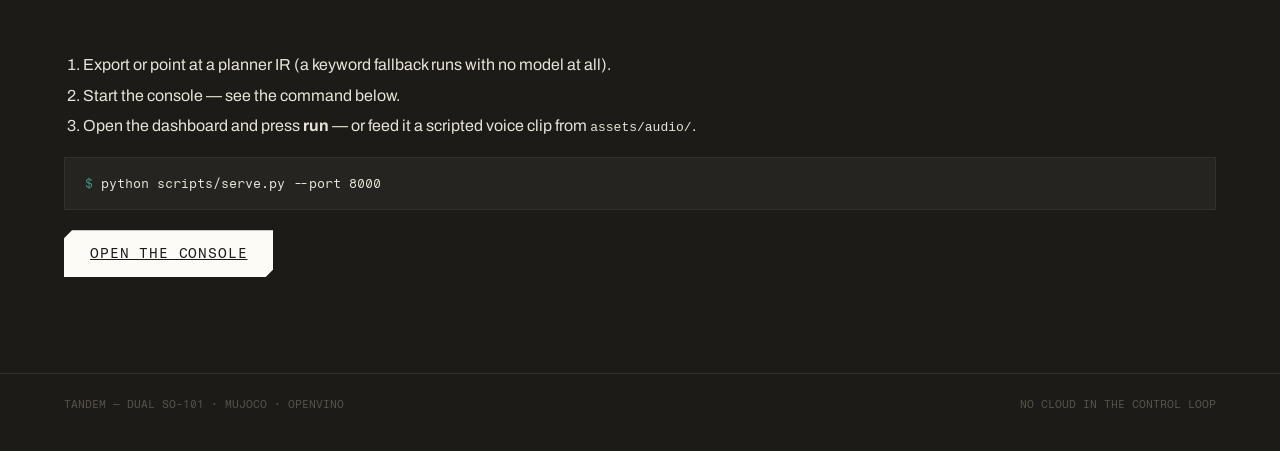
==== commit 1a0750c2: "Favicon, and drop the last 'nothing in the cloud' from the page metadata" ====
--- a/web/index.html
+++ b/web/index.html
@@ -4,7 +4,8 @@
 <meta charset="UTF-8">
 <meta name="viewport" content="width=device-width, initial-scale=1">
 <title>Tandem — a robot that knows what it can't do</title>
-<meta name="description" content="Two arms set a dinner table. Voice in, a local model parses it, a deterministic gate refuses what it can't ground, the arms execute. Nothing in the cloud.">
+<meta name="description" content="Two arms set a dinner table. Voice in, a local model parses it, a deterministic gate refuses what it can't ground, the arms execute. Once the sentence is heard, nothing leaves the machine.">
+<link rel="icon" type="image/svg+xml" href="favicon.svg">
 <link rel="preconnect" href="https://fonts.googleapis.com">
 <link rel="preconnect" href="https://fonts.gstatic.com" crossorigin>
 <link href="https://fonts.googleapis.com/css2?family=Fragment+Mono:ital@0;1&family=Archivo:wght@400;500;600;700;800&display=swap" rel="stylesheet">
